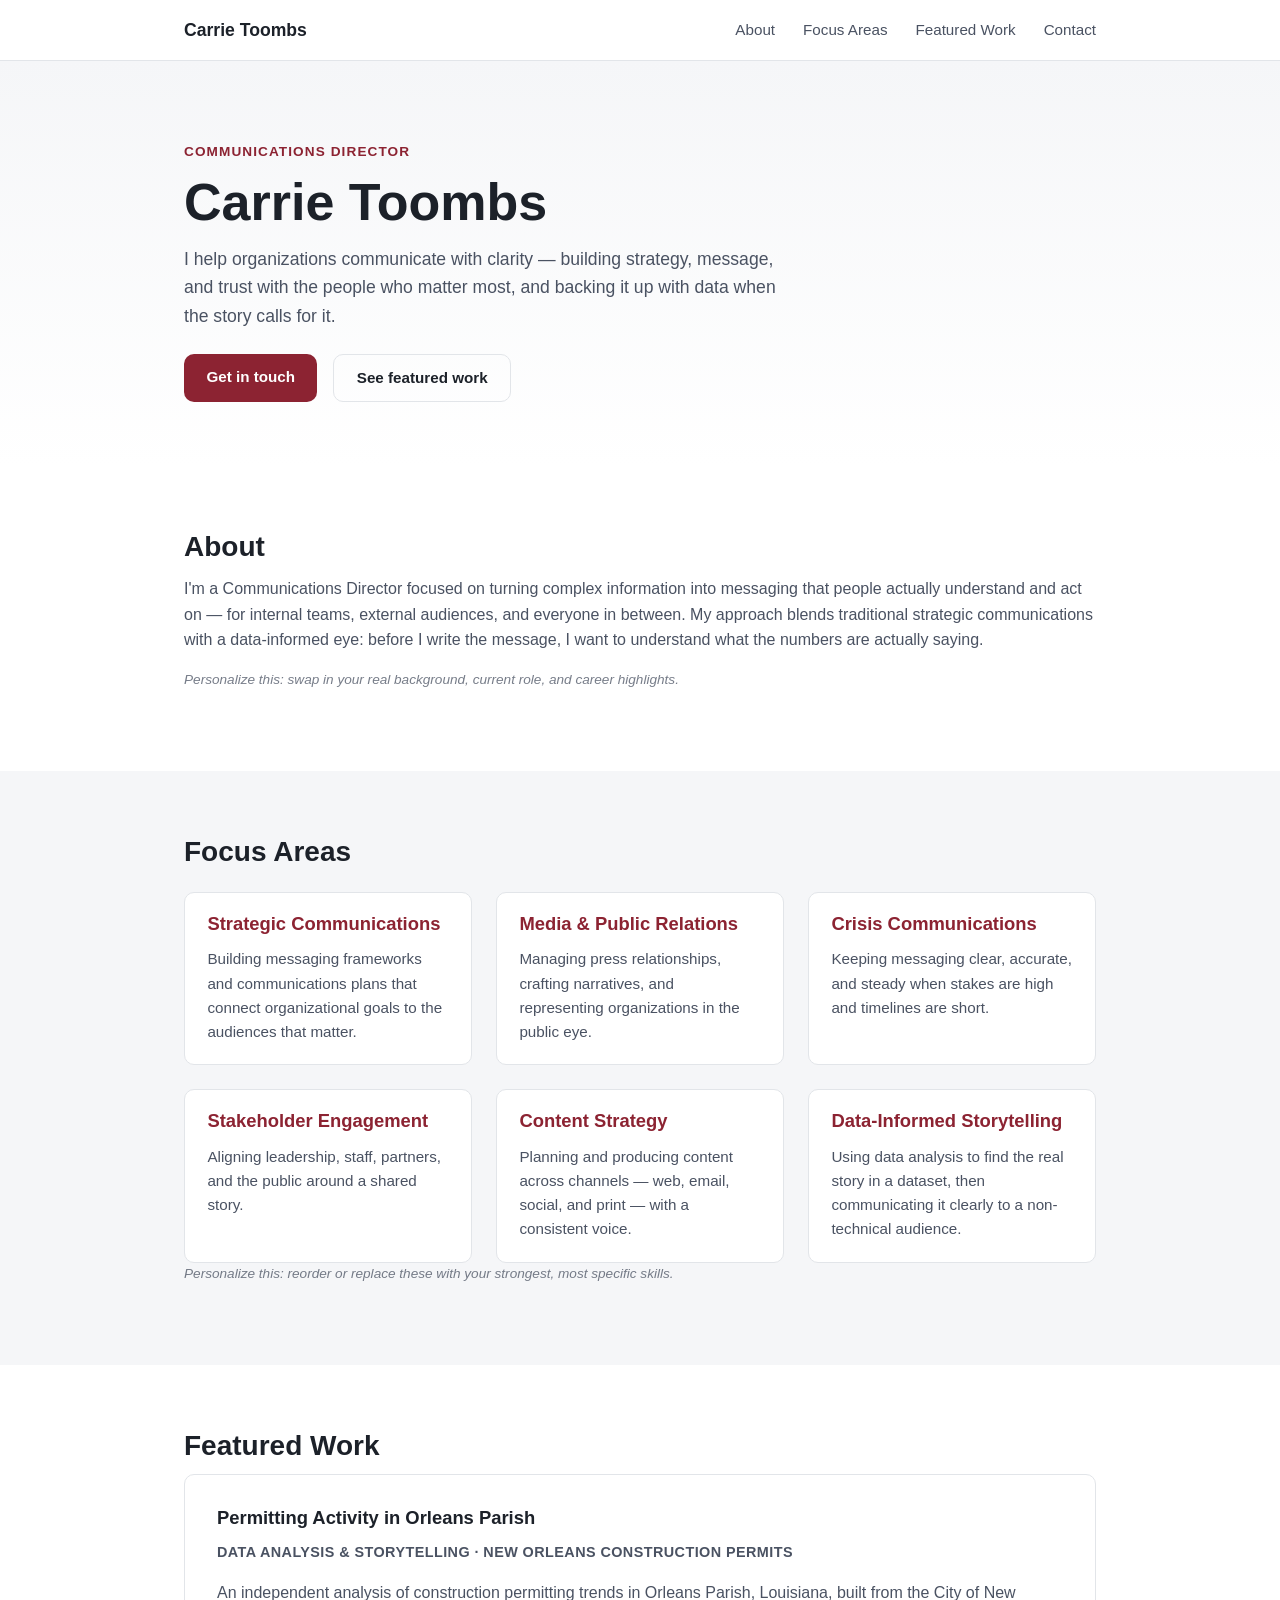
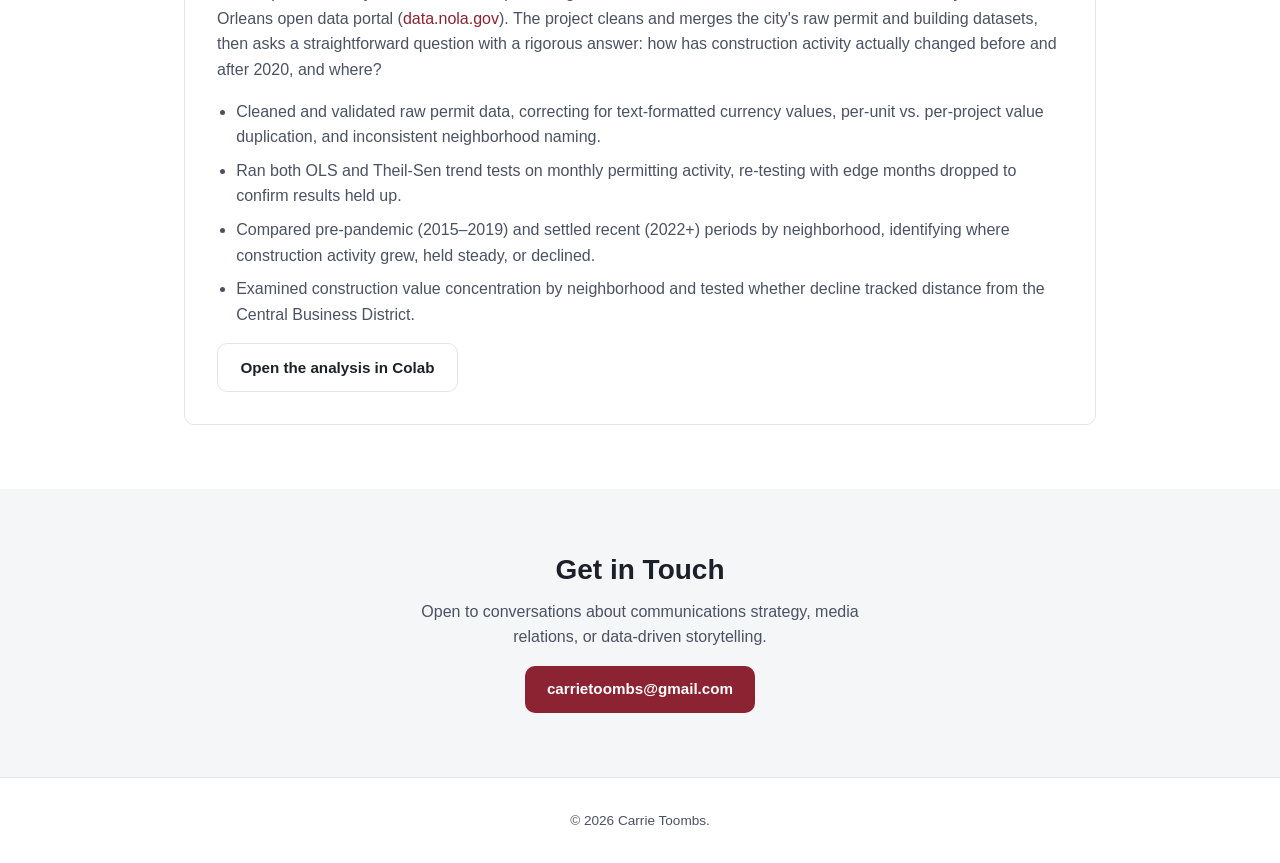
==== index.html @ efb7d93c "Add professional portfolio site Static one-page site (index.html, assets/css, assets/js): hero, abou" ====
<!DOCTYPE html>
<html lang="en">
<head>
<meta charset="UTF-8">
<meta name="viewport" content="width=device-width, initial-scale=1.0">
<title>Carrie Toombs — Communications Director</title>
<meta name="description" content="Carrie Toombs — Communications Director. Strategic communications, media relations, and data-informed storytelling.">
<link rel="stylesheet" href="assets/css/style.css">
</head>
<body>

<header class="site-header">
  <nav class="nav container">
    <a href="#top" class="nav-brand">Carrie Toombs</a>
    <button class="nav-toggle" aria-label="Toggle navigation" aria-expanded="false">
      <span></span><span></span><span></span>
    </button>
    <ul class="nav-links">
      <li><a href="#about">About</a></li>
      <li><a href="#focus">Focus Areas</a></li>
      <li><a href="#project">Featured Work</a></li>
      <li><a href="#contact">Contact</a></li>
    </ul>
  </nav>
</header>

<main>
  <section id="top" class="hero">
    <div class="container hero-inner">
      <p class="eyebrow">Communications Director</p>
      <h1>Carrie Toombs</h1>
      <p class="hero-tagline">
        I help organizations communicate with clarity — building strategy, message, and
        trust with the people who matter most, and backing it up with data when the
        story calls for it.
      </p>
      <div class="hero-actions">
        <a href="#contact" class="btn btn-primary">Get in touch</a>
        <a href="#project" class="btn btn-secondary">See featured work</a>
      </div>
    </div>
  </section>

  <section id="about" class="section">
    <div class="container">
      <h2>About</h2>
      <p>
        I'm a Communications Director focused on turning complex information into
        messaging that people actually understand and act on — for internal teams,
        external audiences, and everyone in between. My approach blends traditional
        strategic communications with a data-informed eye: before I write the message,
        I want to understand what the numbers are actually saying.
      </p>
      <p class="edit-note">
        <em>Personalize this: swap in your real background, current role, and career highlights.</em>
      </p>
    </div>
  </section>

  <section id="focus" class="section section-alt">
    <div class="container">
      <h2>Focus Areas</h2>
      <ul class="focus-grid">
        <li>
          <h3>Strategic Communications</h3>
          <p>Building messaging frameworks and communications plans that connect organizational goals to the audiences that matter.</p>
        </li>
        <li>
          <h3>Media &amp; Public Relations</h3>
          <p>Managing press relationships, crafting narratives, and representing organizations in the public eye.</p>
        </li>
        <li>
          <h3>Crisis Communications</h3>
          <p>Keeping messaging clear, accurate, and steady when stakes are high and timelines are short.</p>
        </li>
        <li>
          <h3>Stakeholder Engagement</h3>
          <p>Aligning leadership, staff, partners, and the public around a shared story.</p>
        </li>
        <li>
          <h3>Content Strategy</h3>
          <p>Planning and producing content across channels — web, email, social, and print — with a consistent voice.</p>
        </li>
        <li>
          <h3>Data-Informed Storytelling</h3>
          <p>Using data analysis to find the real story in a dataset, then communicating it clearly to a non-technical audience.</p>
        </li>
      </ul>
      <p class="edit-note">
        <em>Personalize this: reorder or replace these with your strongest, most specific skills.</em>
      </p>
    </div>
  </section>

  <section id="project" class="section">
    <div class="container">
      <h2>Featured Work</h2>
      <article class="project-card">
        <h3>Permitting Activity in Orleans Parish</h3>
        <p class="project-sub">Data analysis &amp; storytelling · New Orleans construction permits</p>
        <p>
          An independent analysis of construction permitting trends in Orleans Parish,
          Louisiana, built from the City of New Orleans open data portal
          (<a href="https://data.nola.gov" target="_blank" rel="noopener">data.nola.gov</a>).
          The project cleans and merges the city's raw permit and building datasets,
          then asks a straightforward question with a rigorous answer: how has
          construction activity actually changed before and after 2020, and where?
        </p>
        <ul class="project-points">
          <li>Cleaned and validated raw permit data, correcting for text-formatted currency values, per-unit vs. per-project value duplication, and inconsistent neighborhood naming.</li>
          <li>Ran both OLS and Theil-Sen trend tests on monthly permitting activity, re-testing with edge months dropped to confirm results held up.</li>
          <li>Compared pre-pandemic (2015–2019) and settled recent (2022+) periods by neighborhood, identifying where construction activity grew, held steady, or declined.</li>
          <li>Examined construction value concentration by neighborhood and tested whether decline tracked distance from the Central Business District.</li>
        </ul>
        <a class="btn btn-secondary" href="https://colab.research.google.com/github/toombsc/toombsc/blob/main/Permitting_Activity_in_Orleans_Parish.ipynb" target="_blank" rel="noopener">
          Open the analysis in Colab
        </a>
      </article>
    </div>
  </section>

  <section id="contact" class="section section-alt">
    <div class="container contact-inner">
      <h2>Get in Touch</h2>
      <p>Open to conversations about communications strategy, media relations, or data-driven storytelling.</p>
      <a class="btn btn-primary" href="mailto:carrietoombs@gmail.com">carrietoombs@gmail.com</a>
    </div>
  </section>
</main>

<footer class="site-footer">
  <div class="container">
    <p>&copy; <span id="year"></span> Carrie Toombs.</p>
  </div>
</footer>

<script src="assets/js/main.js"></script>
</body>
</html>
---- assets/css/style.css ----
:root {
  --ink: #1c2129;
  --ink-soft: #4a5262;
  --paper: #ffffff;
  --paper-alt: #f5f6f8;
  --accent: #8c2332;
  --accent-soft: #f6e6e8;
  --border: #e2e5e9;
  --max-width: 960px;
  --radius: 10px;
}

@media (prefers-color-scheme: dark) {
  :root {
    --ink: #eceef1;
    --ink-soft: #b8bfc9;
    --paper: #14161b;
    --paper-alt: #1a1d24;
    --accent: #e08a94;
    --accent-soft: #2c1a1e;
    --border: #2a2e37;
  }
}

* { box-sizing: border-box; }

html { scroll-behavior: smooth; }

body {
  margin: 0;
  font-family: -apple-system, BlinkMacSystemFont, "Segoe UI", Roboto, Helvetica, Arial, sans-serif;
  color: var(--ink);
  background: var(--paper);
  line-height: 1.6;
}

.container {
  max-width: var(--max-width);
  margin: 0 auto;
  padding: 0 1.5rem;
}

h1, h2, h3 { line-height: 1.2; margin: 0 0 0.75rem; }
h2 { font-size: 1.75rem; }
h3 { font-size: 1.15rem; }
p { margin: 0 0 1rem; color: var(--ink-soft); }

a { color: var(--accent); text-decoration: none; }
a:hover { text-decoration: underline; }

/* Header / nav */
.site-header {
  position: sticky;
  top: 0;
  background: var(--paper);
  border-bottom: 1px solid var(--border);
  z-index: 10;
}

.nav {
  display: flex;
  align-items: center;
  justify-content: space-between;
  padding: 1rem 1.5rem;
}

.nav-brand {
  font-weight: 700;
  font-size: 1.1rem;
  color: var(--ink);
}
.nav-brand:hover { text-decoration: none; }

.nav-links {
  list-style: none;
  display: flex;
  gap: 1.75rem;
  margin: 0;
  padding: 0;
}

.nav-links a {
  color: var(--ink-soft);
  font-weight: 500;
  font-size: 0.95rem;
}

.nav-links a:hover { color: var(--accent); text-decoration: none; }

.nav-toggle {
  display: none;
  flex-direction: column;
  gap: 4px;
  background: none;
  border: none;
  cursor: pointer;
  padding: 0.5rem;
}
.nav-toggle span {
  width: 22px;
  height: 2px;
  background: var(--ink);
  display: block;
}

/* Hero */
.hero {
  padding: 5rem 0 4rem;
  background: linear-gradient(180deg, var(--paper-alt), var(--paper));
}

.eyebrow {
  text-transform: uppercase;
  letter-spacing: 0.08em;
  font-size: 0.85rem;
  font-weight: 600;
  color: var(--accent);
  margin: 0 0 0.5rem;
}

.hero h1 {
  font-size: clamp(2.25rem, 5vw, 3.25rem);
}

.hero-tagline {
  max-width: 620px;
  font-size: 1.1rem;
}

.hero-actions {
  display: flex;
  gap: 1rem;
  margin-top: 1.5rem;
  flex-wrap: wrap;
}

.btn {
  display: inline-block;
  padding: 0.7rem 1.4rem;
  border-radius: var(--radius);
  font-weight: 600;
  font-size: 0.95rem;
}
.btn:hover { text-decoration: none; }

.btn-primary {
  background: var(--accent);
  color: #fff;
}
.btn-primary:hover { opacity: 0.9; }

.btn-secondary {
  background: transparent;
  color: var(--ink);
  border: 1px solid var(--border);
}
.btn-secondary:hover { border-color: var(--accent); color: var(--accent); }

/* Sections */
.section {
  padding: 4rem 0;
}

.section-alt {
  background: var(--paper-alt);
}

/* Focus grid */
.focus-grid {
  list-style: none;
  margin: 1.5rem 0 0;
  padding: 0;
  display: grid;
  grid-template-columns: repeat(auto-fit, minmax(240px, 1fr));
  gap: 1.5rem;
}

.focus-grid li {
  background: var(--paper);
  border: 1px solid var(--border);
  border-radius: var(--radius);
  padding: 1.25rem 1.4rem;
}

.focus-grid h3 { color: var(--accent); }
.focus-grid p { margin: 0; font-size: 0.95rem; }

/* Project card */
.project-card {
  background: var(--paper);
  border: 1px solid var(--border);
  border-radius: var(--radius);
  padding: 2rem;
}

.project-sub {
  font-weight: 600;
  color: var(--ink-soft);
  font-size: 0.9rem;
  text-transform: uppercase;
  letter-spacing: 0.03em;
}

.project-points {
  padding-left: 1.2rem;
}
.project-points li {
  color: var(--ink-soft);
  margin-bottom: 0.5rem;
}

/* Contact */
.contact-inner {
  text-align: center;
}
.contact-inner p {
  max-width: 480px;
  margin-left: auto;
  margin-right: auto;
}

/* Footer */
.site-footer {
  padding: 2rem 0;
  border-top: 1px solid var(--border);
}
.site-footer p {
  margin: 0;
  font-size: 0.85rem;
  text-align: center;
}

.edit-note {
  font-size: 0.85rem;
  color: var(--ink-soft);
  opacity: 0.75;
}

/* Mobile */
@media (max-width: 720px) {
  .nav-toggle { display: flex; }
  .nav-links {
    position: absolute;
    top: 100%;
    left: 0;
    right: 0;
    background: var(--paper);
    border-bottom: 1px solid var(--border);
    flex-direction: column;
    gap: 0;
    padding: 0.5rem 1.5rem 1rem;
    display: none;
  }
  .nav-links.open { display: flex; }
  .nav-links li { padding: 0.6rem 0; border-top: 1px solid var(--border); }
  .nav-links li:first-child { border-top: none; }
}
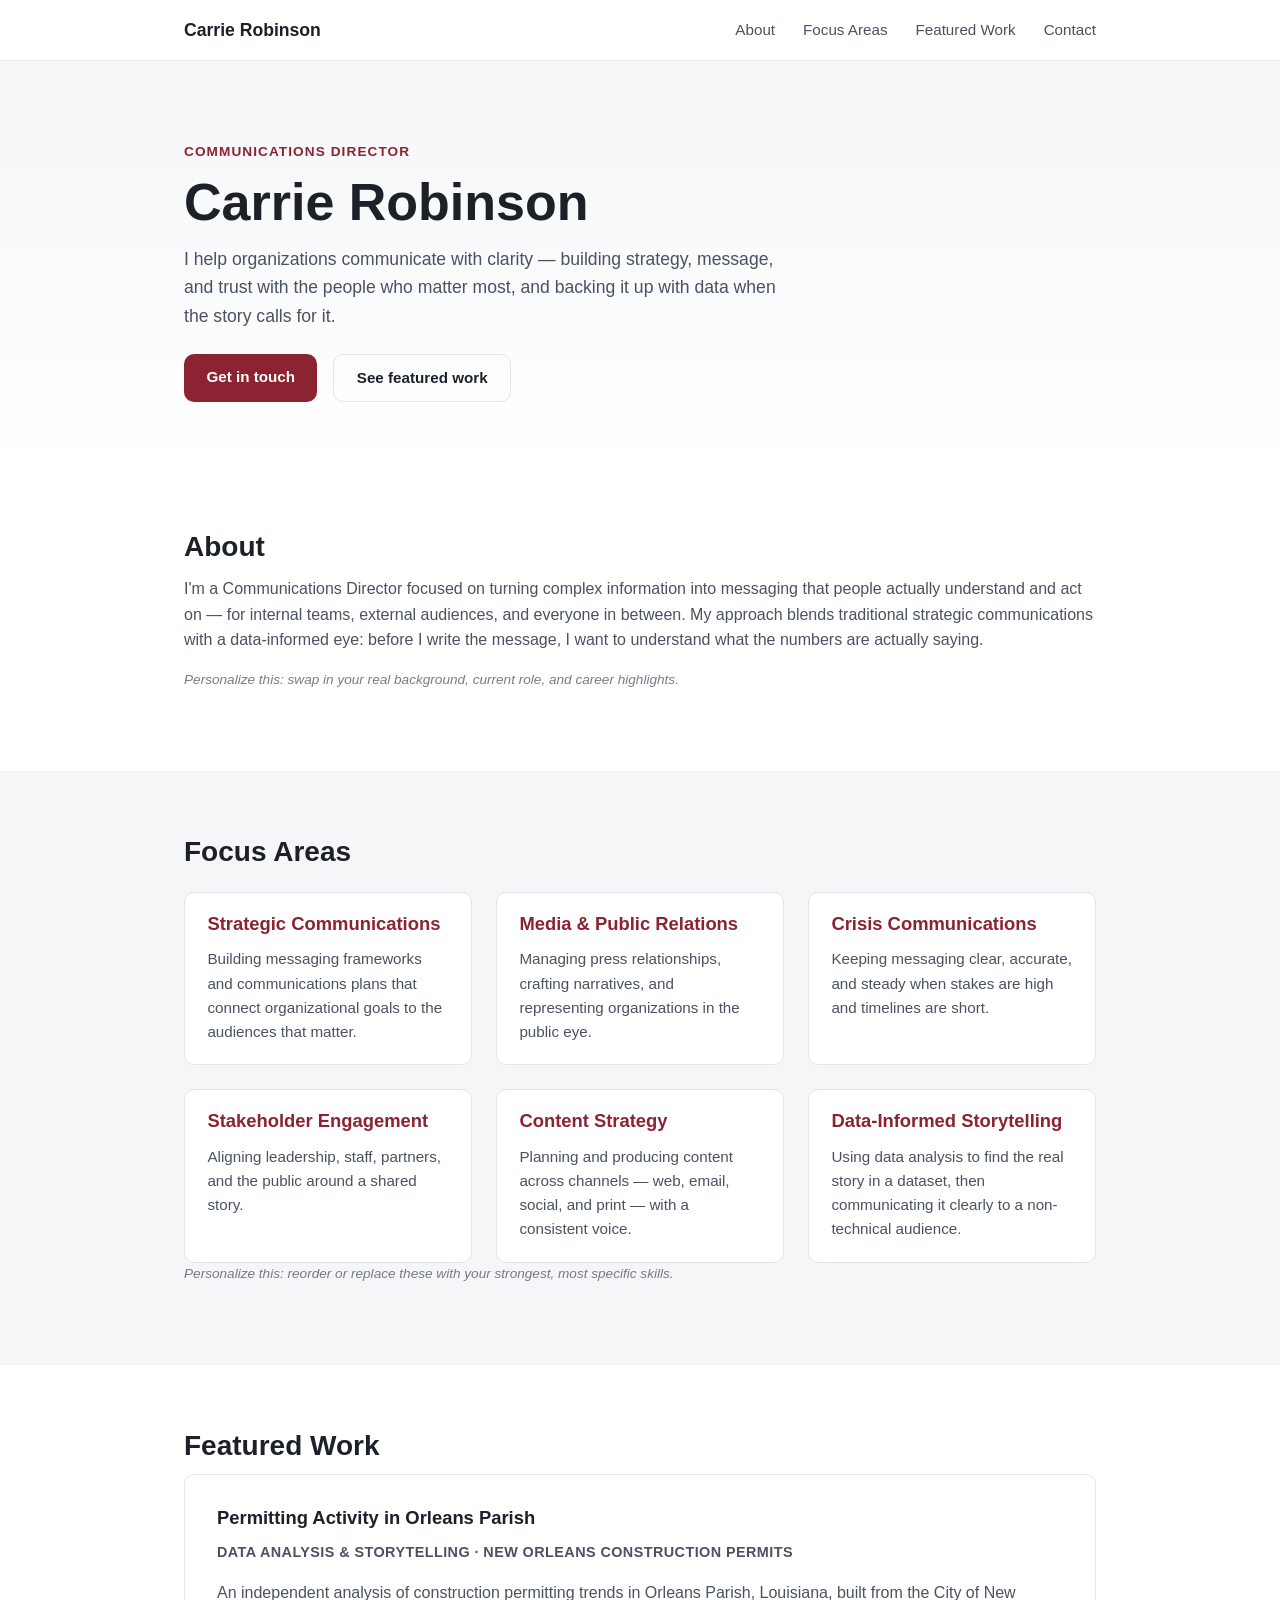
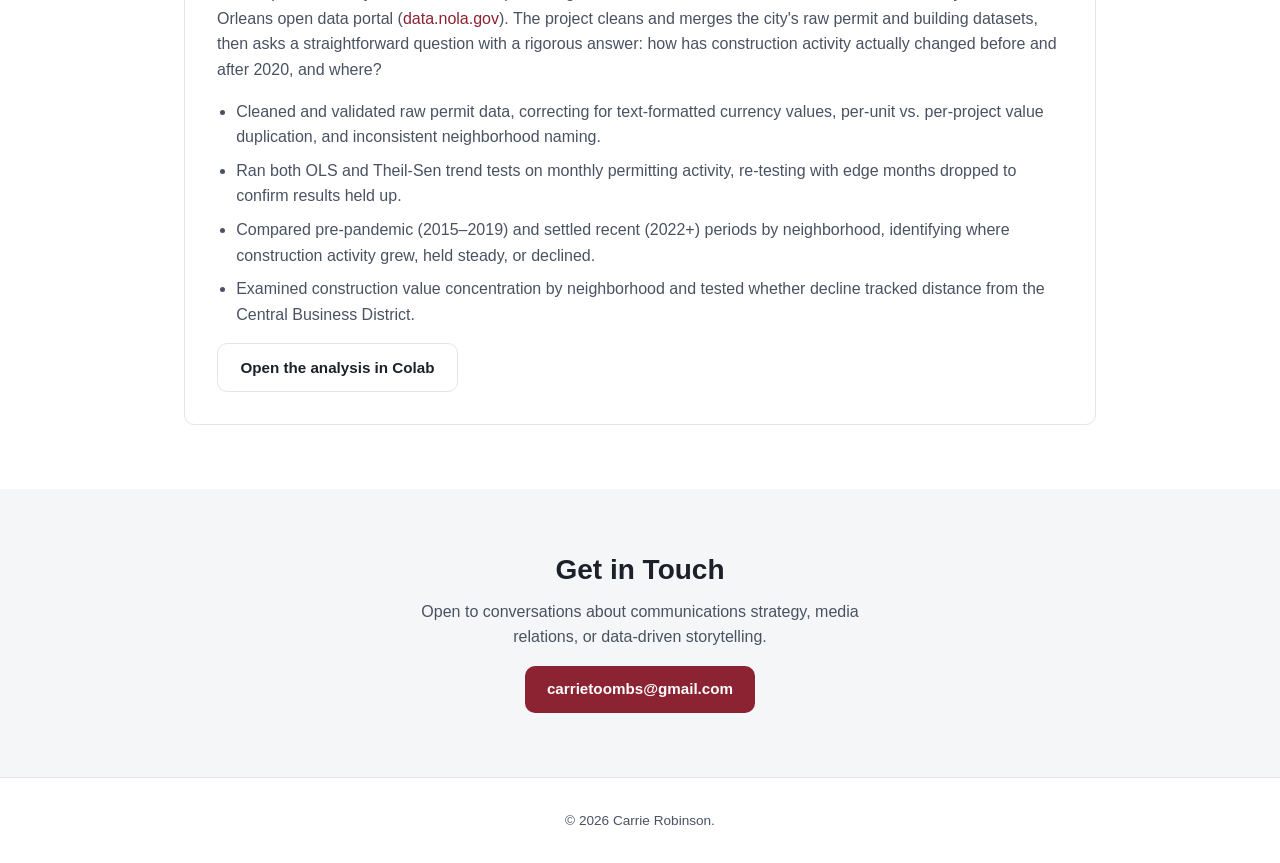
==== commit bc3e9f68: "Update site to display name Carrie Robinson Toombs is a maiden name; GitHub username/repo references" ====
--- a/index.html
+++ b/index.html
@@ -3,15 +3,15 @@
 <head>
 <meta charset="UTF-8">
 <meta name="viewport" content="width=device-width, initial-scale=1.0">
-<title>Carrie Toombs — Communications Director</title>
-<meta name="description" content="Carrie Toombs — Communications Director. Strategic communications, media relations, and data-informed storytelling.">
+<title>Carrie Robinson — Communications Director</title>
+<meta name="description" content="Carrie Robinson — Communications Director. Strategic communications, media relations, and data-informed storytelling.">
 <link rel="stylesheet" href="assets/css/style.css">
 </head>
 <body>
 
 <header class="site-header">
   <nav class="nav container">
-    <a href="#top" class="nav-brand">Carrie Toombs</a>
+    <a href="#top" class="nav-brand">Carrie Robinson</a>
     <button class="nav-toggle" aria-label="Toggle navigation" aria-expanded="false">
       <span></span><span></span><span></span>
     </button>
@@ -28,7 +28,7 @@
   <section id="top" class="hero">
     <div class="container hero-inner">
       <p class="eyebrow">Communications Director</p>
-      <h1>Carrie Toombs</h1>
+      <h1>Carrie Robinson</h1>
       <p class="hero-tagline">
         I help organizations communicate with clarity — building strategy, message, and
         trust with the people who matter most, and backing it up with data when the
@@ -130,7 +130,7 @@
 
 <footer class="site-footer">
   <div class="container">
-    <p>&copy; <span id="year"></span> Carrie Toombs.</p>
+    <p>&copy; <span id="year"></span> Carrie Robinson.</p>
   </div>
 </footer>
 
